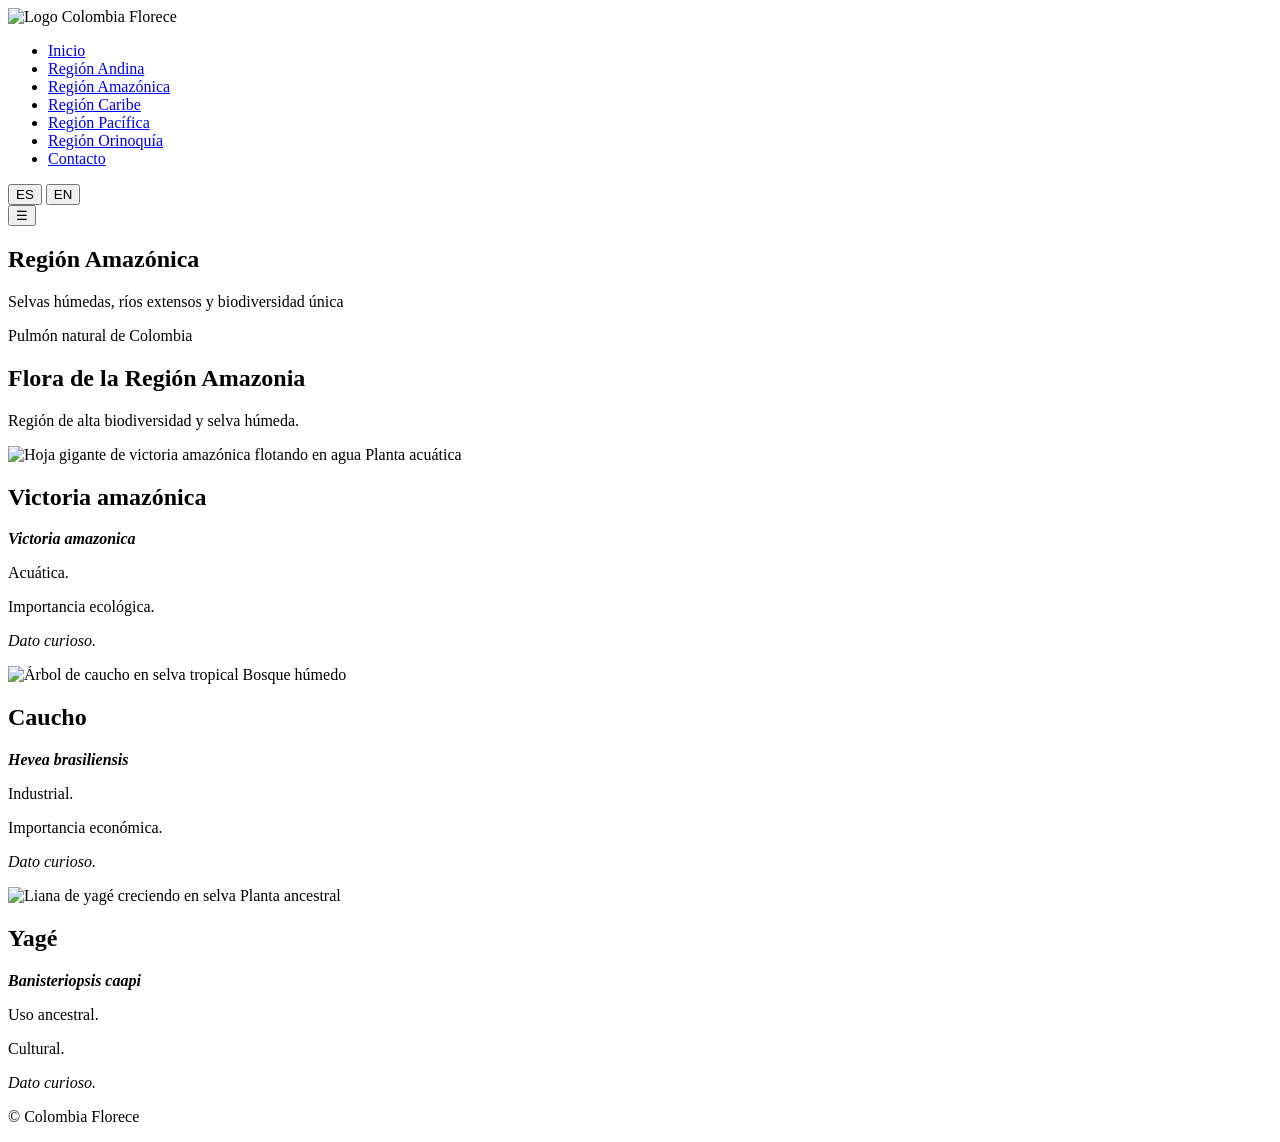
==== amazonia.html @ c54f2ebb "Add files via upload" ====
<!DOCTYPE html>
<html lang="es">
<head>
<meta charset="UTF-8">
<meta name="viewport" content="width=device-width, initial-scale=1.0">
<title>Región Amazónica</title>
<link rel="stylesheet" href="css/estilos.css">
</head>

<body>

<header class="header">

    <div class="logo">
        <img src="img/logo_florece.png" alt="Logo Colombia Florece">
    </div>

    <nav aria-label="Navegación principal">
        <ul class="menu">

            <li><a href="index.html" data-es="Inicio" data-en="Home">Inicio</a></li>
            <li><a href="andina.html" data-es="Región Andina" data-en="Andean Region">Región Andina</a></li>
            <li><a href="amazonia.html" data-es="Región Amazónica" data-en="Amazon Region">Región Amazónica</a></li>
            <li><a href="caribe.html" data-es="Región Caribe" data-en="Caribbean Region">Región Caribe</a></li>
            <li><a href="pacifico.html" data-es="Región Pacífica" data-en="Pacific Region">Región Pacífica</a></li>
            <li><a href="orinoquia.html" data-es="Región Orinoquía" data-en="Orinoquia Region">Región Orinoquía</a></li>
            <li><a href="contacto.html" data-es="Contacto" data-en="Contact">Contacto</a></li>

        </ul>
    </nav>

    <div class="selector-idioma">
        <button onclick="cambiarIdioma('es')" class="boton-idioma">ES</button>
        <button onclick="cambiarIdioma('en')" class="boton-idioma">EN</button>
    </div>

    <button id="menuBtn">☰</button>

</header>

<main>

<section class="hero-region amazonia-hero">

    <div class="hero-overlay">
    <h1 data-es="Región Amazónica" data-en="Amazon Region">
        Región Amazónica
    </h1>

    <p  data-es="Selvas húmedas, rios extensos y biodiversidad única"
        data-en="Rainforests, vast rivers and unique biodiversity">
        Selvas húmedas, ríos extensos y biodiversidad única
    </p>

    <span class="badge"
        data-es="Pulmón natural de Colombia"
        data-en="Natural lung of Colombia">
        Pulmón natural de Colombia
    </span>

    </div>

</section>

<section class="introduccion">

    <h2 data-es="Flora de la Región Amazonia"data-en="Flora of the Amazon Region">
    Flora de la Región Amazonia</h2>

    <p data-es="La región Amazónica es una de las zonas con mayor biodiversidad del planeta, caracterizada por su selva húmeda y ríos extensos."
       data-en="The Amazon region is one of the most biodiverse areas on Earth, characterized by humid rainforest and vast rivers.">
       Región de alta biodiversidad y selva húmeda.
    </p>

</section>

<section class="grid-plantas">

    <div class="planta-card">
        <img src="img/amazonia.img/victoria amazonica.png"
             alt="Hoja gigante de victoria amazónica flotando en agua">

        <span class="categoria-planta"
            data-es="Planta acuática"
            data-en="Aquatic plant">
            Planta acuática
        </span>

        <h2 data-es="Victoria amazónica" data-en="Amazon water lily">
            Victoria amazónica
        </h2>

        <p><b><i>Victoria amazonica</i></b></p>

        <p data-es="Planta acuática gigante con hojas que pueden soportar peso ligero."
           data-en="Giant aquatic plant with leaves that can support light weight.">
           Acuática.
        </p>

        <p data-es="Es importante para ecosistemas de aguas tranquilas."
           data-en="Important for calm-water ecosystems.">
           Importancia ecológica.
        </p>

        <p>
            <i data-es="Sus hojas pueden medir más de 2 metros."
               data-en="Its leaves can exceed 2 meters in size.">
               Dato curioso.
            </i>
        </p>

    </div>

    <div class="planta-card">

        <img src="img/amazonia.img/caucho.png"
             alt="Árbol de caucho en selva tropical">

        <span class="categoria-planta"
            data-es="Bosque húmedo"
            data-en="Rainforest">
            Bosque húmedo
        </span>

        <h2 data-es="Caucho" data-en="Rubber tree">Caucho</h2>

        <p><b><i>Hevea brasiliensis</i></b></p>

        <p data-es="Árbol del que se obtiene látex natural utilizado en múltiples productos."
           data-en="Tree that produces natural latex used in many products.">
           Industrial.
        </p>

        <p data-es="Es importante económicamente para la región."
           data-en="Economically important for the region.">
           Importancia económica.
        </p>

        <p>
            <i data-es="Su látex es base del caucho natural."
               data-en="Its latex is the basis of natural rubber.">
               Dato curioso.
            </i>
        </p>

    </div>

    <div class="planta-card">

        <img src="img/amazonia.img/yage.png"
             alt="Liana de yagé creciendo en selva">

        <span class="categoria-planta"
            data-es="Planta ancestral"
            data-en="Ancestral plant">
            Planta ancestral
        </span>

        <h2 data-es="Yagé" data-en="Ayahuasca vine">Yagé</h2>

        <p><b><i>Banisteriopsis caapi</i></b></p>

        <p data-es="Planta usada tradicionalmente por comunidades indígenas en rituales ancestrales."
           data-en="Plant traditionally used by indigenous communities in ancestral rituals.">
           Uso ancestral.
        </p>

        <p data-es="Forma parte del conocimiento cultural de la Amazonía."
           data-en="Part of Amazonian cultural knowledge.">
           Cultural.
        </p>

        <p>
            <i data-es="Es una planta sagrada en varias culturas amazónicas."
               data-en="It is a sacred plant in several Amazonian cultures.">
               Dato curioso.
            </i>
        </p>

    </div>

</section>

</main>

<footer class="footer">
    <p>© Colombia Florece</p>
</footer>

<script src="js/script.js"></script>

</body>
</html>
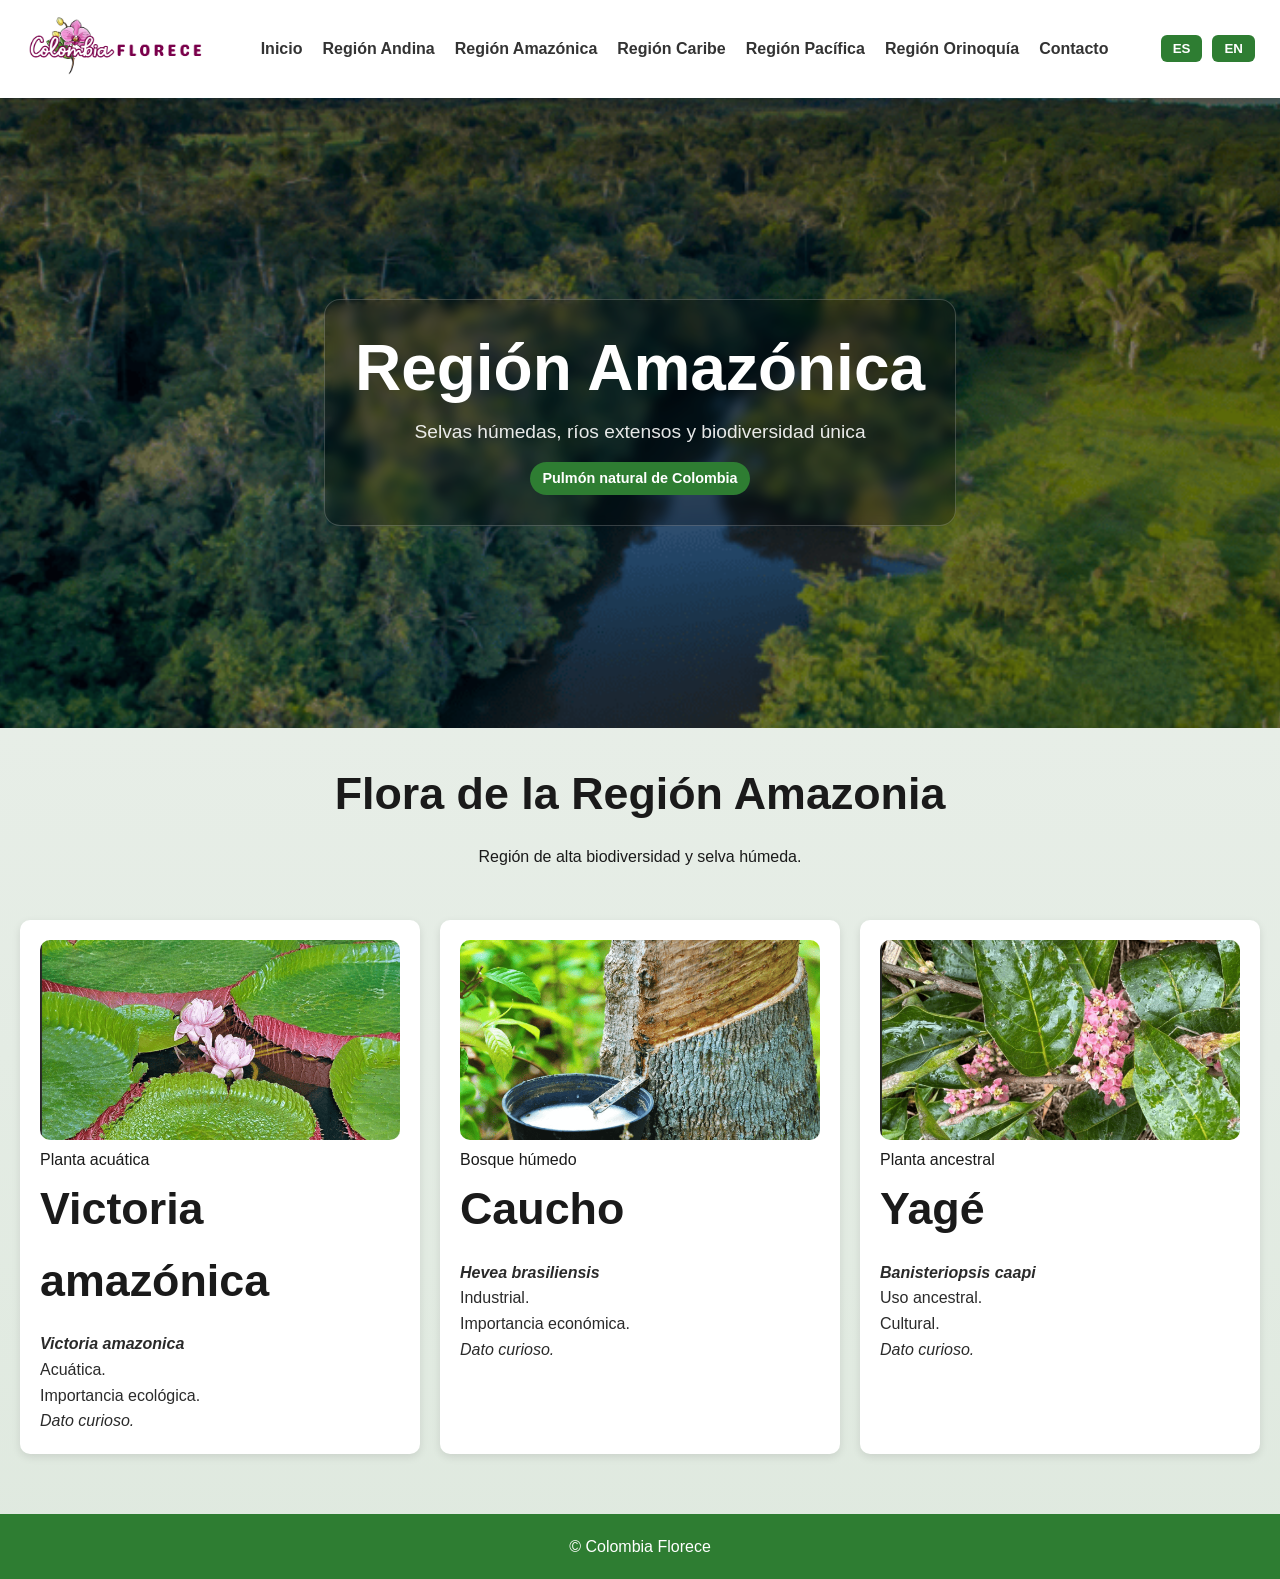
==== commit cab097f2: "Update amazonia.html" ====
--- a/amazonia.html
+++ b/amazonia.html
@@ -4,7 +4,7 @@
 <meta charset="UTF-8">
 <meta name="viewport" content="width=device-width, initial-scale=1.0">
 <title>Región Amazónica</title>
-<link rel="stylesheet" href="css/estilos.css">
+<link rel="stylesheet" href="estilos.css">
 </head>
 
 <body>
@@ -190,4 +190,4 @@
 <script src="js/script.js"></script>
 
 </body>
-</html>+</html>
--- a/estilos.css
+++ b/estilos.css
@@ -0,0 +1,625 @@
+/* COLORES */
+:root{
+    --verde:#2e7d32;
+    --verde-claro:#e8f5e9;
+    --amarillo:#f9a825;
+    --turquesa:#26c6da;
+    --gris:#546e7a;
+    --azul:#1976d2;
+    --marron:#6d4c41;
+    --blanco:#ffffff;
+    --sombra:0 3px 8px rgba(0,0,0,0.1);
+}
+
+
+*{
+    margin:0;
+    padding:0;
+    box-sizing:border-box;
+}
+
+/* BODY*/
+body{
+    font-family: Arial, Helvetica, sans-serif;
+    background: linear-gradient(
+        to bottom,#eef2ee,#dfe9df);
+    color:#1a1a1a;
+    line-height:1.6;
+}
+
+/*ACCESIBILIDAD */
+.skip-link{
+    position:absolute;
+    left:-999px;
+    top:-999px;
+    background:black;
+    color:white;
+    padding:8px;
+}
+
+.skip-link:focus{
+    left:10px;
+    top:10px;
+}
+
+a:focus,
+button:focus{
+    outline:3px solid #f9a825;
+    outline-offset:2px;
+}
+
+/*TIPOGRAFIA */
+section h2{
+    font-size:clamp(1.8rem,4vw,2.8rem);
+    margin-bottom:15px;
+}
+
+/*HEADER*/
+.header{
+    display:flex;
+    justify-content:space-between;
+    align-items:center;
+    flex-wrap:wrap;
+    gap:19px;
+    padding:15px 25px;
+    background:var(--blanco);
+    box-shadow:var(--sombra);
+    position:sticky;
+    top:0;
+    z-index:1000;
+}
+
+.logo img{
+    height:60px;
+}
+
+/*MENU */
+.menu{
+    display:flex;
+    list-style:none;
+    gap:20px;
+    min-width:220px;
+    transition:0.3s ease;
+}
+
+.menu li{
+    position:relative;
+}
+
+.menu a{
+    text-decoration:none;
+    color:#333;
+    font-weight:bold;
+    transition:0.3s ease;
+}
+
+.menu a:hover{
+    color:var(--verde);
+    text-decoration:underline;
+}
+
+/*SELECTOR IDIOMA*/
+
+.selector-idioma{
+    display:flex;
+    gap:10px;
+    align-items:center;
+}
+
+.boton-idioma{
+    background:var(--verde);
+    color:white;
+    padding:6px 12px;
+    border:none;
+    border-radius:6px;
+    cursor:pointer;
+    font-weight:bold;
+    transition:0.3s ease;
+}
+
+.boton-idioma:hover{
+    background:var(--amarillo);
+}
+
+/*HERO HOME*/
+
+.hero{
+    height:90vh;
+    background-image:url("../img/hero.png");
+    background-size:cover;
+    background-position:center;
+    background-repeat:no-repeat;
+    background-attachment:fixed;
+    position:relative;
+    overflow:hidden;
+    display:flex;
+    align-items:center;
+    justify-content:center;
+    transition:background-image 1s ease-in-out;
+}
+
+.hero::before{
+    content:"";
+    position:absolute;
+    inset:0;
+    background:linear-gradient(
+        rgba(0,0,0,0.6),
+        rgba(0,0,0,0.3)
+    );
+}
+
+.hero-contenido{
+    position:relative;
+    z-index:2;
+    text-align:center;
+    color:white;
+    max-width:800px;
+    padding:30px;
+    border-radius:20px;
+    background:rgba(0,0,0,0.25);
+    backdrop-filter:blur(4px);
+    animation:aparecer 1s ease;
+}
+
+.hero h1{
+    font-size:clamp(2rem,5vw,3.5rem);
+    margin-bottom:15px;
+    line-height:1.2;
+}
+
+.hero p{
+    font-size:1.3rem;
+    opacity:0.9;
+}
+
+/*MENSAJE DINAMICO*/
+
+.mensaje-dia{
+    text-align:center;
+    margin:30px auto;
+    padding:15px 25px;
+    max-width:700px;
+    border-radius:15px;
+    background:rgba(0,0,0,0.4);
+    color:#f9a825;
+    font-size:1.1rem;
+    font-weight:bold;
+    animation:aparecer 1s ease;
+}
+
+/*ANIMACION*/
+
+@keyframes aparecer{
+
+    from{
+        opacity:0;
+        transform:translateY(30px);
+    }
+
+    to{
+        opacity:1;
+        transform:translateY(0);
+    }
+}
+
+@keyframes zoomHero{
+
+    from{
+        background-size:100%;
+    }
+
+    to{
+        background-size:110%;
+    }
+}
+
+section{
+    padding-top:20px;
+    padding-bottom:20px;
+}
+
+/*REGIONES */
+.regiones{
+    padding:50px 20px;
+    text-align:center;
+}
+
+.grid-regiones{
+    display:grid;
+    grid-template-columns:
+    repeat(auto-fit,minmax(250px,1fr));
+    gap:20px;
+    margin-top:30px;
+}
+
+.region{
+    background:linear-gradient(
+        to bottom,#ffffff,#f8fff8
+    );
+    padding:20px;
+    border-radius:12px;
+    box-shadow:var(--sombra);
+    transition:all 0.3s ease;
+    animation:aparecer 0.8s ease;
+}
+
+.region:hover{
+    transform:translateY(-10px);
+    box-shadow:0 10px 25px rgba(0,0,0,0.15);
+}
+
+.region img{
+    width:70px;
+    margin-bottom:10px;
+}
+
+.region p{
+    color:#2a2a2a;
+}
+
+.region a{
+    display:inline-block;
+    margin-top:10px;
+    text-decoration:none;
+    color:var(--verde);
+    font-weight:bold;
+}
+
+.andina{
+    border-top:6px solid var(--verde);
+}
+
+.caribe{
+    border-top:6px solid var(--amarillo);
+}
+
+.pacifico{
+    border-top:6px solid var(--turquesa);
+}
+
+.orinoquia{
+    border-top:6px solid var(--marron);
+}
+
+.amazonia{
+    border-top:6px solid var(--azul);
+}
+
+/*BIODIVERSIDAD */
+.biodiversidad{
+    padding:50px 20px;
+    background:#eef5ef;
+    text-align:center;
+}
+
+.biodiversidad h2{
+    color:var(--verde);
+    margin-bottom:20px;
+}
+
+.intro{
+    max-width:700px;
+    margin:auto;
+    margin-bottom:30px;
+}
+
+.stats-grid{
+    display:grid;
+    grid-template-columns:
+    repeat(auto-fit,minmax(250px,1fr));
+    gap:20px;
+}
+
+.stat{
+    background:linear-gradient(
+        to bottom,#ffffff,#f8fff8
+    );
+    padding:20px;
+    border-radius:12px;
+    box-shadow:var(--sombra);
+    transition:all 0.3s ease;
+    animation:aparecer 0.8s ease;
+}
+
+.stat:hover{
+    transform:translateY(-8px);
+    box-shadow:0 10px 25px rgba(0,0,0,0.15);
+}
+
+.stat img{
+    width:100%;
+    height:160px;
+    object-fit:cover;
+    border-radius:10px;
+    transition:transform 0.5s ease;
+}
+
+.stat:hover img{
+    transform:scale(1.05);
+}
+
+.stat h3{
+    font-size:30px;
+    color:var(--verde);
+    margin-top:10px;
+}
+
+.stat p{
+    color:#2a2a2a;
+}
+
+/*MAPA DE COLOMBIA*/
+.mapa{
+    padding:50px;
+    text-align:center;
+    background:white;
+}
+
+.mapa img{
+    max-width:500px;
+    width:100%;
+    border-radius:10px;
+}
+
+/*HERO ANDINA*/
+.andina-hero,
+.caribe-hero,
+.pacifico-hero,
+.orinoquia-hero,
+.amazonia-hero{
+    height:70vh;
+    background-size:cover;
+    background-position:center;
+    background-repeat:no-repeat;
+    background-attachment:fixed;
+    position:relative;
+    overflow:hidden;
+    display:flex;
+    align-items:center;
+    justify-content:center;
+    text-align:center;
+    animation:zoomHero 8s ease-in-out infinite alternate;
+}
+
+.andina-hero::before,
+.caribe-hero::before,
+.pacifico-hero::before,
+.orinoquia-hero::before,
+.amazonia-hero::before{
+    content:"";
+    position:absolute;
+    inset:0;
+    background:rgba(0,0,0,0.45);
+}
+
+/*IMAGENES HERO REGIONES*/
+.andina-hero{background-image:url("../img/andina.img/andina.png");}
+.caribe-hero{background-image:url("../img/caribe.img/caribe.png");}
+.pacifico-hero{background-image:url("../img/pacifica.img/Pacifico.png");}
+.orinoquia-hero{background-image:url("../img/orinoquia.img/orinoquia.png");}
+.amazonia-hero{background-image:url("../img/amazonia.img/amazonia.png");}
+
+.hero-overlay{
+    position:relative;
+    z-index:2;
+    color:white;
+    max-width:700px;
+    padding:30px;
+    border-radius:16px;
+    background:rgba(0,0,0,0.25);
+    backdrop-filter:blur(6px);
+    border:1px solid rgba(255,255,255,0.2);
+    animation:aparecer 0.8s ease;
+}
+
+.hero-overlay h1{
+    font-size:clamp(2rem,5vw,4rem);
+    margin-bottom:10px;
+    line-height:1.2;
+}
+
+.hero-overlay p{
+    font-size:1.2rem;
+    opacity:0.9;
+}
+
+.badge{
+    display:inline-block;
+    margin-top:15px;
+    padding:5px 12px;
+    background:var(--verde);
+    border-radius:20px;
+    font-size:0.9rem;
+    font-weight:bold;
+}
+
+/*INTRODCUCCION*/
+.introduccion{
+    padding:30px;
+    text-align:center;
+}
+
+/*PLANTAS*/
+.grid-plantas{
+    display:grid;
+    grid-template-columns:
+    repeat(auto-fit,minmax(250px,1fr));
+    gap:20px;
+    padding:20px;
+}
+
+.planta-card{
+    background:white;
+    padding:20px;
+    border-radius:10px;
+    box-shadow:var(--sombra);
+    overflow:hidden;
+    transition:all 0.3s ease;
+    animation:aparecer 0.8s ease;
+}
+
+.planta-card:hover{
+    transform:translateY(-10px);
+    box-shadow:0 10px 25px rgba(0,0,0,0.15);
+}
+
+.planta-card img{
+    width:100%;
+    height:200px;
+    object-fit:cover;
+    border-radius:10px;
+    transition:transform 0.5s ease;
+}
+
+.planta-card:hover img{
+    transform:scale(1.05);
+}
+
+.planta-card p{
+    color:#2a2a2a;
+}
+
+/*SLIDER*/
+.slider-section{
+    padding:60px 20px;
+    text-align:center;
+    background:white;
+}
+
+.slider-section h2{
+    margin-bottom:25px;
+    color:var(--verde);
+}
+
+.slider-container{
+    position:relative;
+    max-width:900px;
+    margin:auto;
+    overflow:hidden;
+    border-radius:20px;
+}
+
+#slider{
+    width:100%;
+    height:500px;
+    object-fit:cover;
+    border-radius:20px;
+    box-shadow:0 8px 25px rgba(0,0,0,0.2);
+    transition:opacity 0.5s ease;
+}
+
+#prev,
+#next{
+    position:absolute;
+    top:50%;
+    transform:translateY(-50%);
+    background:rgba(0,0,0,0.5);
+    color:white;
+    border:none;
+    padding:10px;
+    cursor:pointer;
+    font-size:16px;
+    border-radius:50%;
+    transition:0.3s ease;
+}
+
+#prev{
+    left:15px;
+}
+
+#next{
+    right:15px;
+}
+
+#prev:hover,
+#next:hover{
+    background:var(--verde);
+}
+
+/*FOOTER*/
+.footer{
+    text-align:center;
+    padding:20px;
+    background:var(--verde);
+    color:white;
+    margin-top:40px;
+}
+
+/*MENU */
+#menuBtn{
+    display:none;
+    font-size:30px;
+    background:none;
+    border:none;
+    cursor:pointer;
+}
+
+/*RESPONSIVE*/
+@media(max-width:768px){
+
+    .header{
+        flex-direction:column;
+        gap:15px;
+        position:relative;
+    }
+
+    #menuBtn{
+        display:block;
+    }
+
+    .menu{
+        display:none;
+        flex-direction:column;
+        background:white;
+        position:absolute;
+        top:80px;
+        right:10px;
+        padding:10px;
+        box-shadow:0 3px 8px rgba(0,0,0,0.2);
+        border-radius:10px;
+        z-index:1000;
+    }
+
+    .menu.active{
+        display:flex;
+    }
+
+    .hero,
+    .andina-hero,
+    .caribe-hero,
+    .pacifico-hero,
+    .orinoquia-hero,
+    .amazonia-hero{
+        background-attachment:scroll;
+    }
+
+    .hero h1{
+        font-size:28px;
+    }
+
+    .hero-overlay{
+        margin:20px;
+
+        padding:25px;
+    }
+
+    .hero-overlay h1{
+        font-size:2.2rem;
+    }
+
+    .hero-overlay p{
+        font-size:1rem;
+    }
+
+    .andina-hero,
+    .caribe-hero,
+    .pacifico-hero,
+    .orinoquia-hero,
+    .amazonia-hero{
+        height:60vh;
+    }
+
+    #slider{
+        height:250px;
+    }
+}
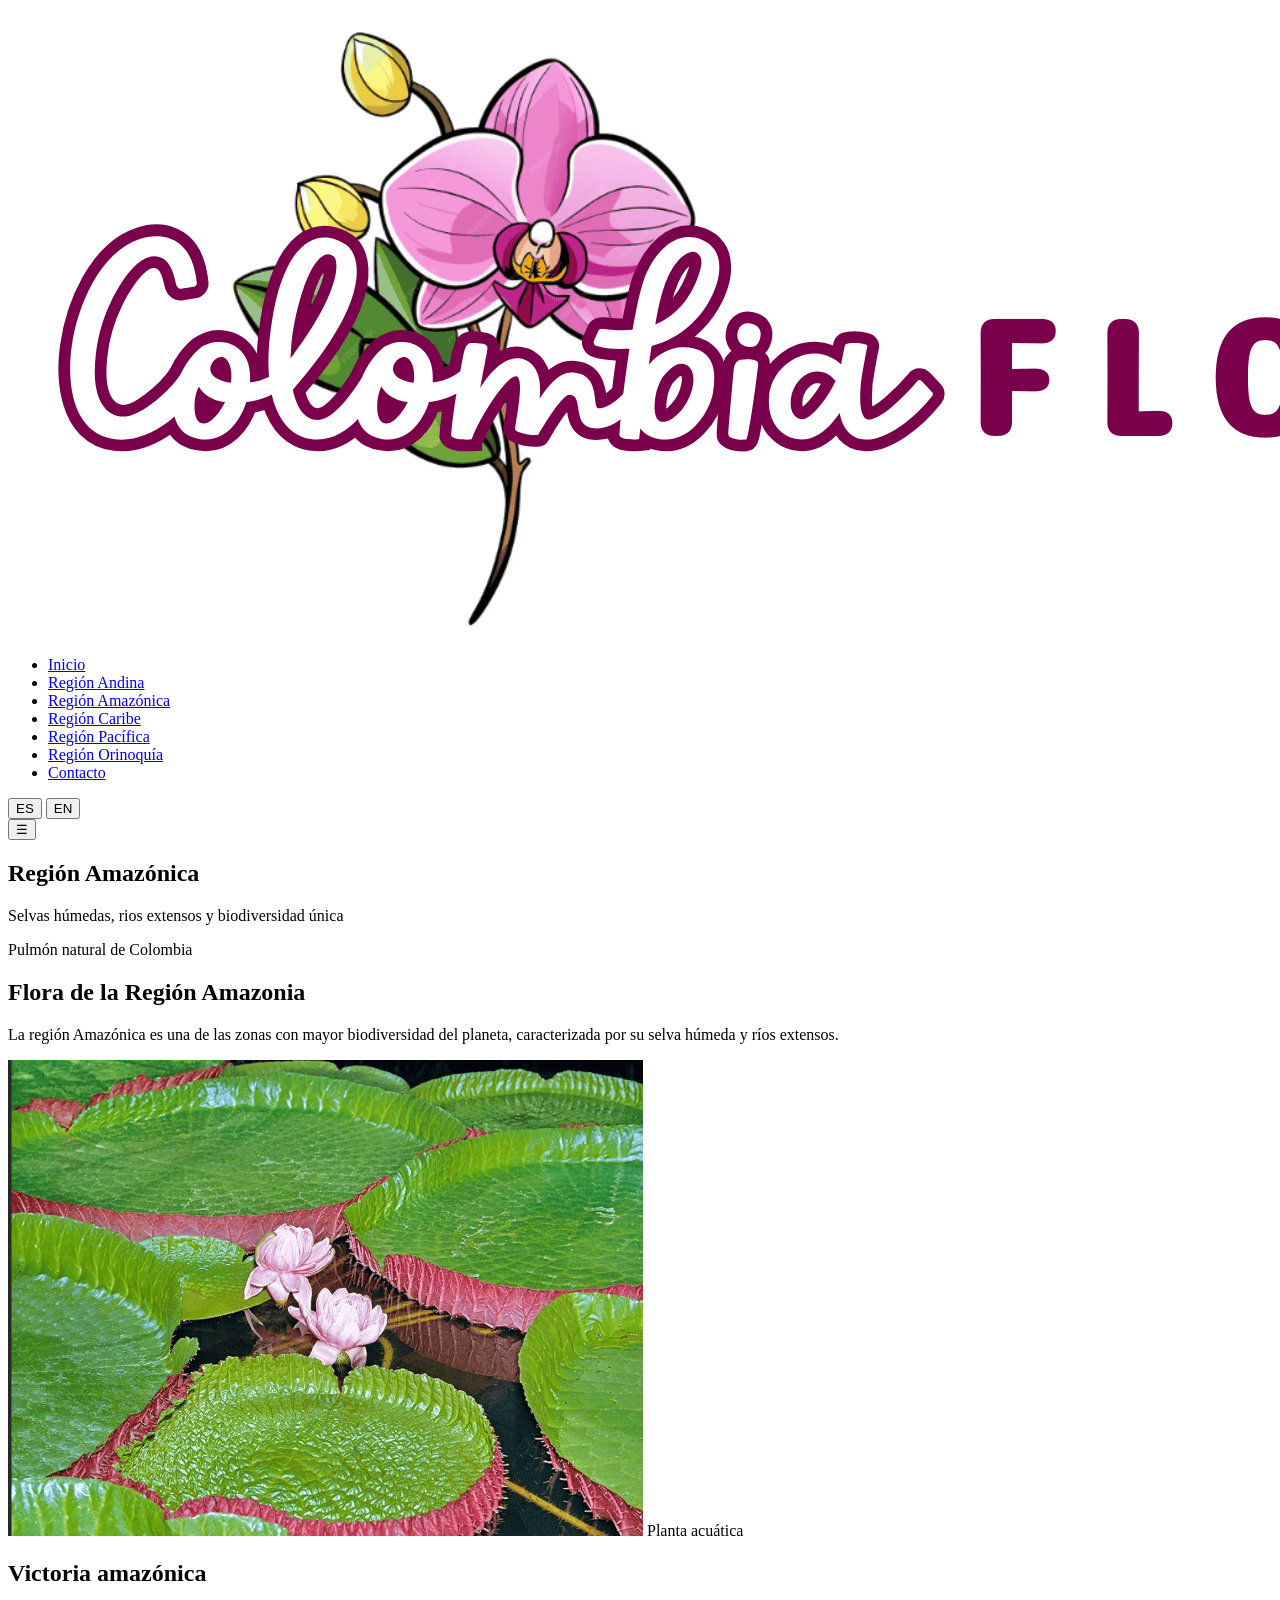
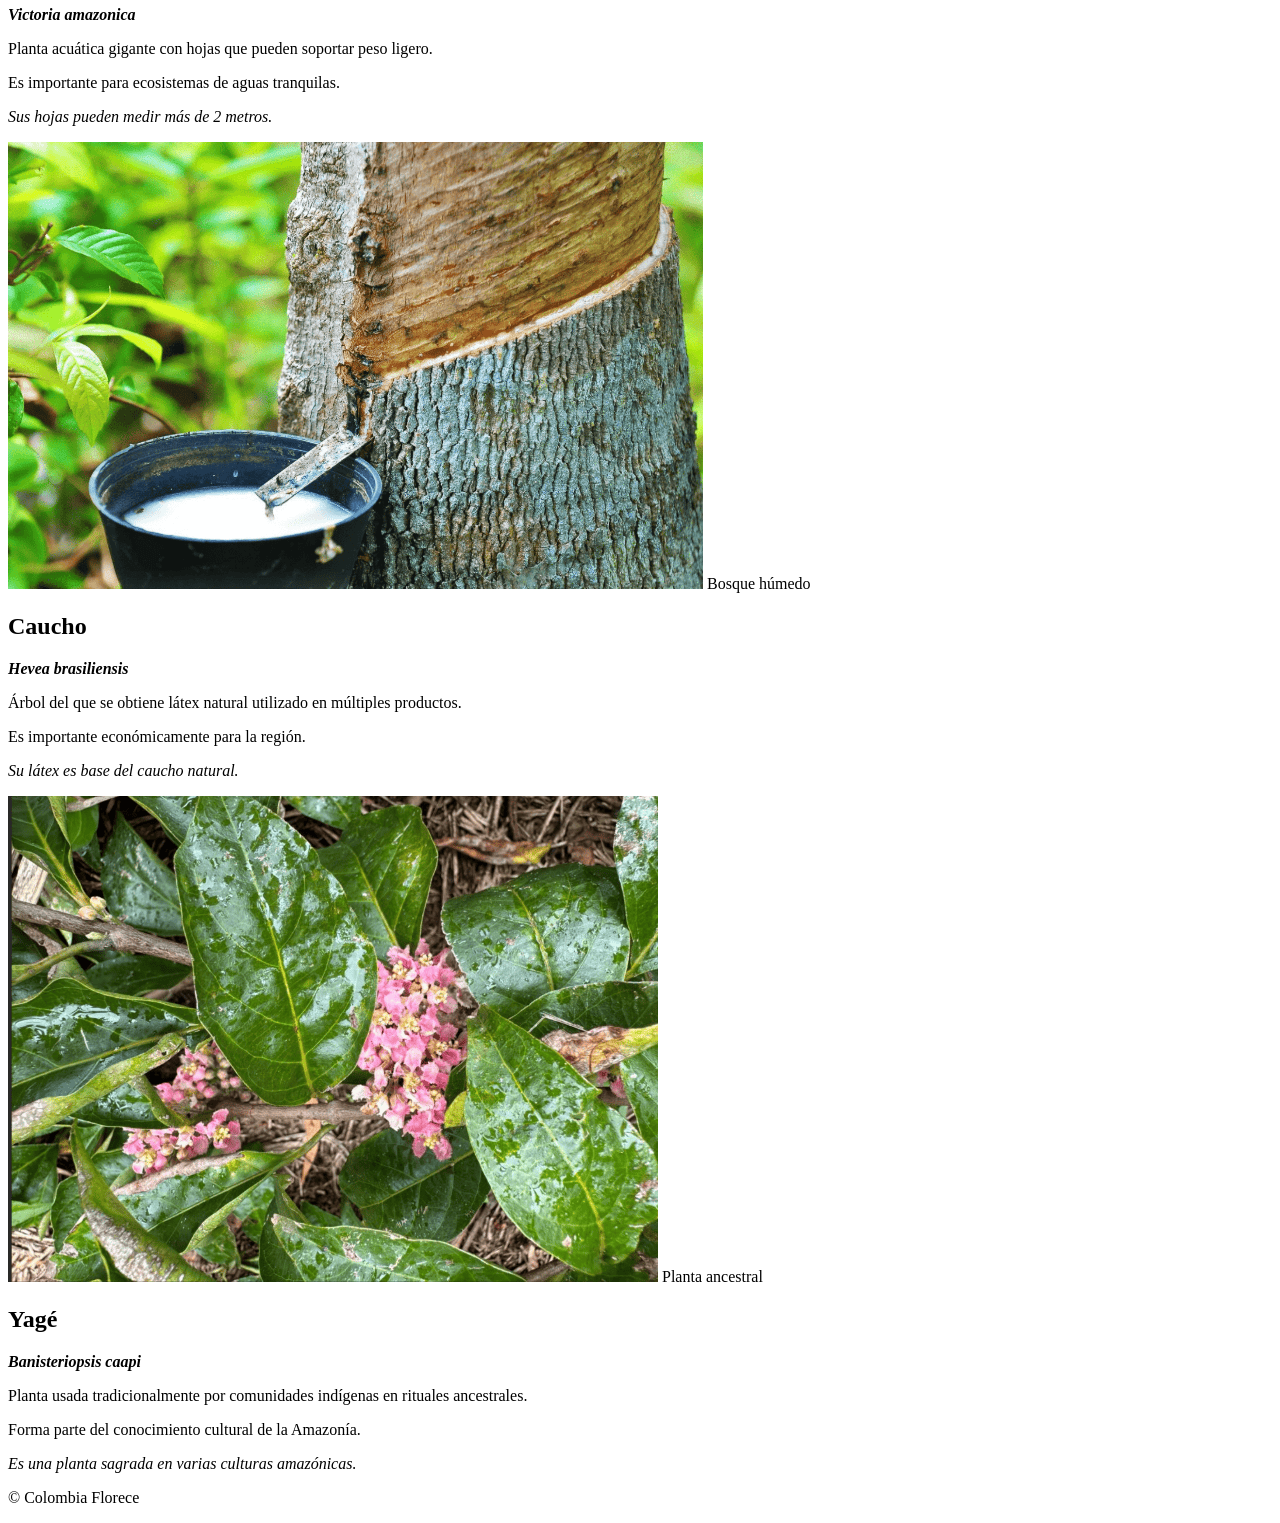
==== commit 454c4eba: "Update amazonia.html" ====
--- a/amazonia.html
+++ b/amazonia.html
@@ -187,7 +187,7 @@
     <p>© Colombia Florece</p>
 </footer>
 
-<script src="js/script.js"></script>
+<script src="script.js"></script>
 
 </body>
 </html>
